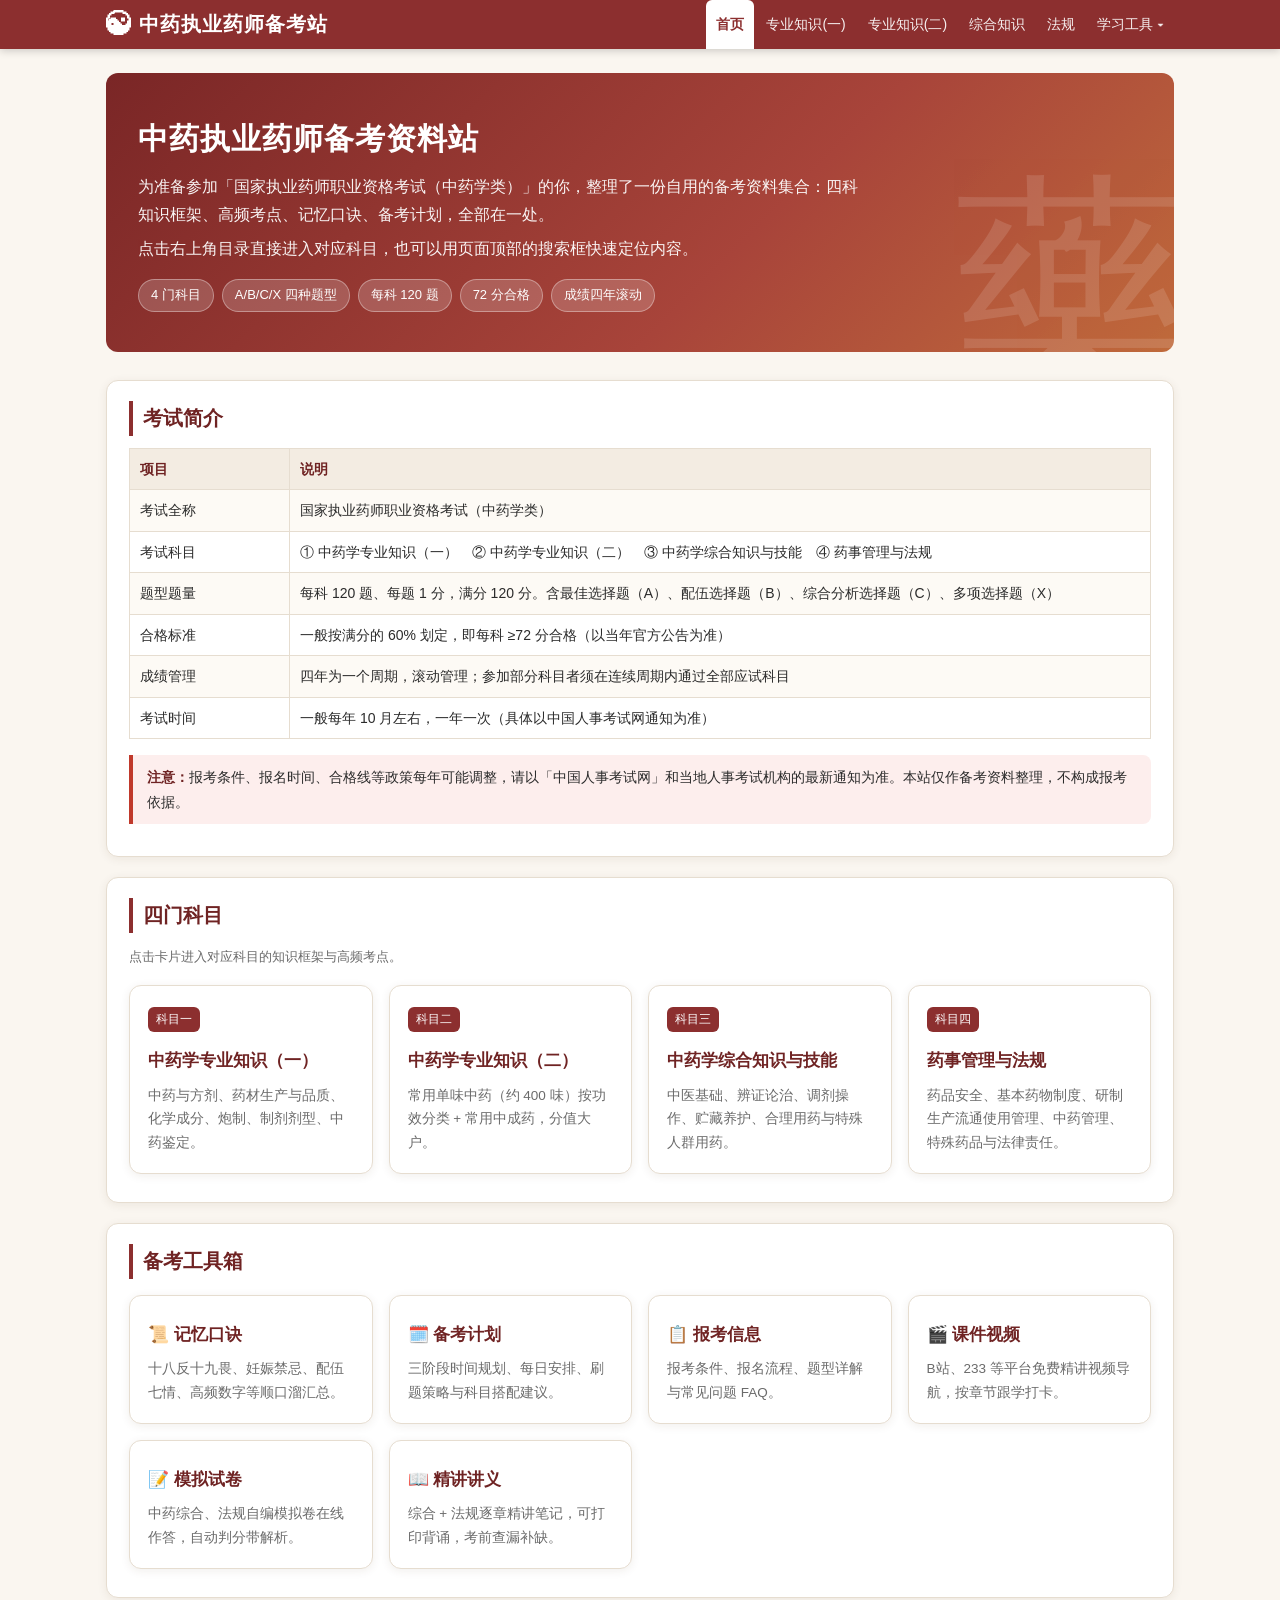
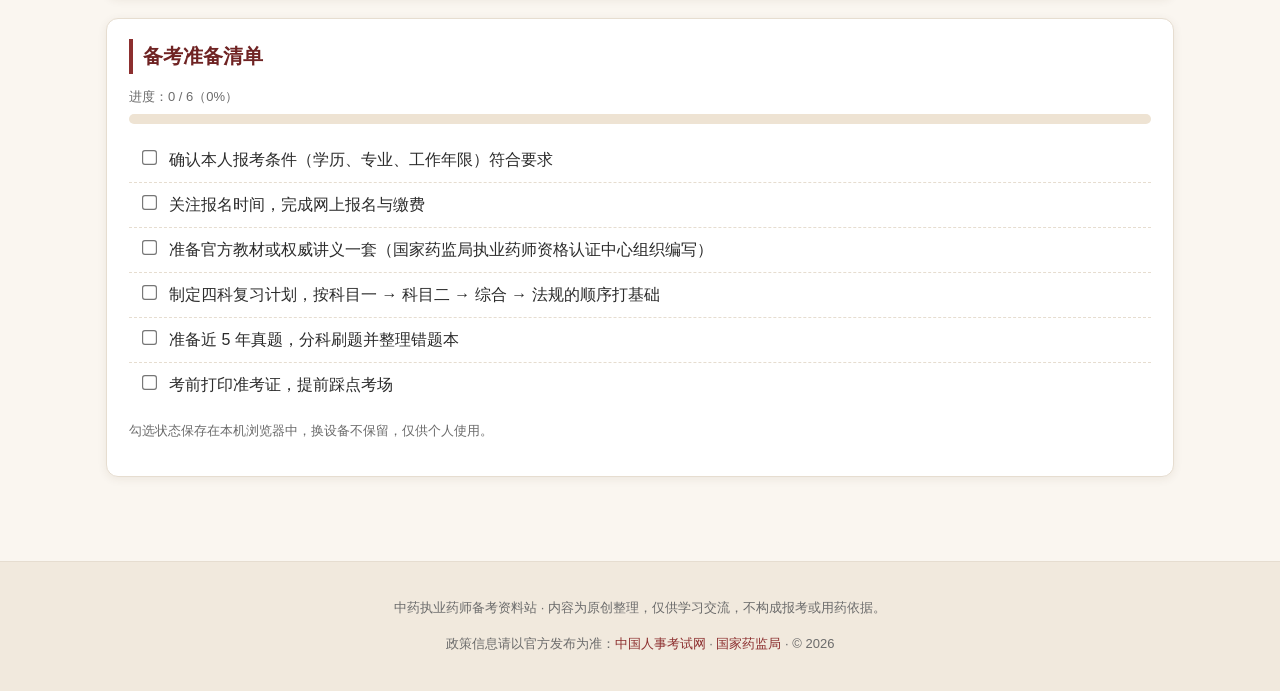
==== index.html @ 7701dc7d "中药执业药师备考资料站：科目框架、口诀、精讲、模拟卷、视频导航" ====
<!DOCTYPE html>
<html lang="zh-CN">
<head>
  <meta charset="UTF-8">
  <meta name="viewport" content="width=device-width, initial-scale=1.0">
  <title>中药执业药师 · 备考资料站</title>
  <link rel="stylesheet" href="css/style.css">
</head>
<body data-page="index">
  <header class="site-header">
    <div class="header-inner">
      <div class="brand"><a href="index.html"><span class="logo">☯</span> 中药执业药师备考站</a></div>
      <nav class="site-nav">
        <ul>
          <li><a href="index.html">首页</a></li>
          <li><a href="subjects/z1.html">专业知识(一)</a></li>
          <li><a href="subjects/z2.html">专业知识(二)</a></li>
          <li><a href="subjects/zh.html">综合知识</a></li>
          <li><a href="subjects/fl.html">法规</a></li>
          <li class="dropdown">
            <a href="#" class="drop-toggle">学习工具 ▾</a>
            <ul class="drop-menu">
              <li><a href="tools/koujue.html">记忆口诀</a></li>
              <li><a href="tools/plan.html">备考计划</a></li>
              <li><a href="tools/info.html">报考信息</a></li>
              <li><a href="tools/videos.html">课件视频</a></li>
              <li><a href="tools/mock.html">模拟试卷</a></li>
              <li><a href="tools/jingjiang.html">精讲讲义</a></li>
            </ul>
          </li>
        </ul>
      </nav>
    </div>
  </header>

  <main class="wrap">
    <section class="hero">
      <h1>中药执业药师备考资料站</h1>
      <p>为准备参加「国家执业药师职业资格考试（中药学类）」的你，整理了一份自用的备考资料集合：四科知识框架、高频考点、记忆口诀、备考计划，全部在一处。</p>
      <p>点击右上角目录直接进入对应科目，也可以用页面顶部的搜索框快速定位内容。</p>
      <div class="badges">
        <span class="badge">4 门科目</span>
        <span class="badge">A/B/C/X 四种题型</span>
        <span class="badge">每科 120 题</span>
        <span class="badge">72 分合格</span>
        <span class="badge">成绩四年滚动</span>
      </div>
    </section>

    <div class="card" data-search>
      <h2>考试简介</h2>
      <table>
        <tr><th style="width:160px">项目</th><th>说明</th></tr>
        <tr><td>考试全称</td><td>国家执业药师职业资格考试（中药学类）</td></tr>
        <tr><td>考试科目</td><td>① 中药学专业知识（一）　② 中药学专业知识（二）　③ 中药学综合知识与技能　④ 药事管理与法规</td></tr>
        <tr><td>题型题量</td><td>每科 120 题、每题 1 分，满分 120 分。含最佳选择题（A）、配伍选择题（B）、综合分析选择题（C）、多项选择题（X）</td></tr>
        <tr><td>合格标准</td><td>一般按满分的 60% 划定，即每科 ≥72 分合格（以当年官方公告为准）</td></tr>
        <tr><td>成绩管理</td><td>四年为一个周期，滚动管理；参加部分科目者须在连续周期内通过全部应试科目</td></tr>
        <tr><td>考试时间</td><td>一般每年 10 月左右，一年一次（具体以中国人事考试网通知为准）</td></tr>
      </table>
      <div class="tip tip-warn"><strong>注意：</strong>报考条件、报名时间、合格线等政策每年可能调整，请以「中国人事考试网」和当地人事考试机构的最新通知为准。本站仅作备考资料整理，不构成报考依据。</div>
    </div>

    <div class="card" data-search>
      <h2>四门科目</h2>
      <p class="muted">点击卡片进入对应科目的知识框架与高频考点。</p>
      <div class="subject-grid">
        <a class="subject-card" href="subjects/z1.html">
          <span class="num">科目一</span>
          <h3>中药学专业知识（一）</h3>
          <p>中药与方剂、药材生产与品质、化学成分、炮制、制剂剂型、中药鉴定。</p>
        </a>
        <a class="subject-card" href="subjects/z2.html">
          <span class="num">科目二</span>
          <h3>中药学专业知识（二）</h3>
          <p>常用单味中药（约 400 味）按功效分类 + 常用中成药，分值大户。</p>
        </a>
        <a class="subject-card" href="subjects/zh.html">
          <span class="num">科目三</span>
          <h3>中药学综合知识与技能</h3>
          <p>中医基础、辨证论治、调剂操作、贮藏养护、合理用药与特殊人群用药。</p>
        </a>
        <a class="subject-card" href="subjects/fl.html">
          <span class="num">科目四</span>
          <h3>药事管理与法规</h3>
          <p>药品安全、基本药物制度、研制生产流通使用管理、中药管理、特殊药品与法律责任。</p>
        </a>
      </div>
    </div>

    <div class="card" data-search>
      <h2>备考工具箱</h2>
      <div class="subject-grid">
        <a class="subject-card" href="tools/koujue.html">
          <h3>📜 记忆口诀</h3>
          <p>十八反十九畏、妊娠禁忌、配伍七情、高频数字等顺口溜汇总。</p>
        </a>
        <a class="subject-card" href="tools/plan.html">
          <h3>🗓️ 备考计划</h3>
          <p>三阶段时间规划、每日安排、刷题策略与科目搭配建议。</p>
        </a>
        <a class="subject-card" href="tools/info.html">
          <h3>📋 报考信息</h3>
          <p>报考条件、报名流程、题型详解与常见问题 FAQ。</p>
        </a>
        <a class="subject-card" href="tools/videos.html">
          <h3>🎬 课件视频</h3>
          <p>B站、233 等平台免费精讲视频导航，按章节跟学打卡。</p>
        </a>
        <a class="subject-card" href="tools/mock.html">
          <h3>📝 模拟试卷</h3>
          <p>中药综合、法规自编模拟卷在线作答，自动判分带解析。</p>
        </a>
        <a class="subject-card" href="tools/jingjiang.html">
          <h3>📖 精讲讲义</h3>
          <p>综合 + 法规逐章精讲笔记，可打印背诵，考前查漏补缺。</p>
        </a>
      </div>
    </div>

    <div class="card">
      <h2>备考准备清单</h2>
      <div class="progress-wrap">
        <div class="progress-text">进度：0 / 0</div>
        <div class="progress-bar"><div class="progress-fill"></div></div>
      </div>
      <ul class="checklist">
        <li><input type="checkbox" id="ck1" data-k="ck1"><label for="ck1">确认本人报考条件（学历、专业、工作年限）符合要求</label></li>
        <li><input type="checkbox" id="ck2" data-k="ck2"><label for="ck2">关注报名时间，完成网上报名与缴费</label></li>
        <li><input type="checkbox" id="ck3" data-k="ck3"><label for="ck3">准备官方教材或权威讲义一套（国家药监局执业药师资格认证中心组织编写）</label></li>
        <li><input type="checkbox" id="ck4" data-k="ck4"><label for="ck4">制定四科复习计划，按科目一 → 科目二 → 综合 → 法规的顺序打基础</label></li>
        <li><input type="checkbox" id="ck5" data-k="ck5"><label for="ck5">准备近 5 年真题，分科刷题并整理错题本</label></li>
        <li><input type="checkbox" id="ck6" data-k="ck6"><label for="ck6">考前打印准考证，提前踩点考场</label></li>
      </ul>
      <p class="muted">勾选状态保存在本机浏览器中，换设备不保留，仅供个人使用。</p>
    </div>
  </main>

  <footer class="footer">
    <p>中药执业药师备考资料站 · 内容为原创整理，仅供学习交流，不构成报考或用药依据。</p>
    <p>政策信息请以官方发布为准：<a href="https://www.cpta.com.cn/" target="_blank" rel="noopener">中国人事考试网</a> · <a href="https://www.nmpa.gov.cn/" target="_blank" rel="noopener">国家药监局</a> · © <span data-year>2026</span></p>
  </footer>

  <script src="js/main.js"></script>
</body>
</html>
---- css/style.css ----
:root {
  --brand: #8c2f2f;
  --brand-dark: #6f2323;
  --brand-light: #b04a3e;
  --accent: #2f6b4f;
  --accent-light: #e8f0ea;
  --gold: #b8860b;
  --bg: #faf6f0;
  --card: #ffffff;
  --ink: #2b2b2b;
  --muted: #6b6b6b;
  --line: #e6ddd0;
  --shadow: 0 2px 10px rgba(80, 50, 30, .08);
  --radius: 12px;
}

* { box-sizing: border-box; }

html { scroll-behavior: smooth; }

body {
  margin: 0;
  font-family: "Microsoft YaHei", "PingFang SC", "Hiragino Sans GB", "Noto Sans SC", sans-serif;
  background: var(--bg);
  color: var(--ink);
  line-height: 1.75;
}

a { color: var(--brand); text-decoration: none; }
a:hover { text-decoration: underline; }

/* ---------- 顶部导航 ---------- */
.site-header {
  position: sticky;
  top: 0;
  z-index: 50;
  background: var(--brand);
  color: #fff;
  box-shadow: 0 2px 8px rgba(0,0,0,.18);
}

.header-inner {
  max-width: 1100px;
  margin: 0 auto;
  padding: 0 16px;
  display: flex;
  align-items: center;
  justify-content: space-between;
  flex-wrap: wrap;
  gap: 8px;
}

.brand a {
  color: #fff;
  font-size: 20px;
  font-weight: 700;
  letter-spacing: 1px;
  display: flex;
  align-items: center;
  gap: 8px;
}
.brand a:hover { text-decoration: none; }
.brand .logo { font-size: 24px; }

.site-nav ul {
  list-style: none;
  display: flex;
  flex-wrap: wrap;
  gap: 2px;
  margin: 0;
  padding: 0;
}

.site-nav a {
  display: block;
  color: rgba(255,255,255,.92);
  padding: 12px 10px;
  font-size: 14px;
  border-radius: 6px 6px 0 0;
}
.site-nav a:hover { background: rgba(255,255,255,.14); text-decoration: none; }
.site-nav a.active { background: #fff; color: var(--brand); font-weight: 600; }

/* 导航下拉菜单 */
.site-nav .dropdown { position: relative; }
.site-nav .drop-menu {
  display: none;
  position: absolute;
  top: 100%;
  left: 0;
  background: #fff;
  border: 1px solid var(--line);
  border-radius: 0 0 8px 8px;
  box-shadow: var(--shadow);
  min-width: 150px;
  padding: 4px 0;
  z-index: 60;
}
.site-nav .dropdown:hover .drop-menu,
.site-nav .dropdown.open .drop-menu { display: block; }
.site-nav .drop-menu a {
  color: var(--ink);
  padding: 8px 16px;
  border-radius: 0;
}
.site-nav .drop-menu a:hover,
.site-nav .drop-menu a.active { background: #f7e8e4; color: var(--brand); font-weight: 600; }

/* ---------- 布局 ---------- */
.wrap { max-width: 1100px; margin: 0 auto; padding: 24px 16px 64px; }

.hero {
  background: linear-gradient(135deg, #7a2626 0%, #a8443a 60%, #c06a3c 100%);
  color: #fff;
  border-radius: var(--radius);
  padding: 40px 32px;
  margin-bottom: 28px;
  position: relative;
  overflow: hidden;
}
.hero::after {
  content: "藥";
  position: absolute;
  right: -20px;
  bottom: -60px;
  font-size: 240px;
  opacity: .12;
  font-family: "KaiTi", "STKaiti", serif;
  line-height: 1;
}
.hero h1 { margin: 0 0 8px; font-size: 30px; letter-spacing: 1px; }
.hero p { margin: 6px 0; opacity: .94; max-width: 720px; }
.hero .badges { margin-top: 16px; display: flex; flex-wrap: wrap; gap: 8px; }
.hero .badge {
  background: rgba(255,255,255,.18);
  border: 1px solid rgba(255,255,255,.35);
  padding: 4px 12px;
  border-radius: 999px;
  font-size: 13px;
}

.page-title { font-size: 26px; margin: 8px 0 4px; color: var(--brand-dark); }
.page-sub { color: var(--muted); margin: 0 0 20px; }

.card {
  background: var(--card);
  border: 1px solid var(--line);
  border-radius: var(--radius);
  box-shadow: var(--shadow);
  padding: 20px 22px;
  margin-bottom: 20px;
}

.card h2 {
  margin: 0 0 12px;
  font-size: 20px;
  color: var(--brand-dark);
  border-left: 4px solid var(--brand);
  padding-left: 10px;
}
.card h3 { font-size: 17px; color: var(--accent); margin: 20px 0 8px; }

/* ---------- 科目卡片 ---------- */
.subject-grid {
  display: grid;
  grid-template-columns: repeat(auto-fill, minmax(240px, 1fr));
  gap: 16px;
  margin: 16px 0 8px;
}

.subject-card {
  display: block;
  background: var(--card);
  border: 1px solid var(--line);
  border-radius: var(--radius);
  box-shadow: var(--shadow);
  padding: 18px;
  color: var(--ink);
  transition: transform .15s ease, box-shadow .15s ease;
}
.subject-card:hover {
  transform: translateY(-3px);
  box-shadow: 0 6px 18px rgba(80,50,30,.14);
  text-decoration: none;
}
.subject-card .num {
  display: inline-block;
  background: var(--brand);
  color: #fff;
  border-radius: 6px;
  font-size: 12px;
  padding: 2px 8px;
  margin-bottom: 8px;
}
.subject-card h3 { margin: 6px 0 8px; color: var(--brand-dark); font-size: 17px; }
.subject-card p { margin: 0; font-size: 13.5px; color: var(--muted); }

/* ---------- 表格 ---------- */
table {
  width: 100%;
  border-collapse: collapse;
  margin: 10px 0 16px;
  font-size: 14px;
  background: #fff;
}
th, td {
  border: 1px solid var(--line);
  padding: 8px 10px;
  text-align: left;
  vertical-align: top;
}
th { background: #f3ece2; color: var(--brand-dark); font-weight: 600; }
tr:nth-child(even) td { background: #fdfaf5; }

/* ---------- 折叠面板 ---------- */
details {
  border: 1px solid var(--line);
  border-radius: 8px;
  background: #fff;
  margin: 10px 0;
  overflow: hidden;
}
details summary {
  cursor: pointer;
  padding: 12px 16px;
  font-weight: 600;
  color: var(--brand-dark);
  background: #fbf7f0;
  list-style: none;
  position: relative;
}
details summary::-webkit-details-marker { display: none; }
details summary::after {
  content: "▾";
  position: absolute;
  right: 16px;
  color: var(--brand);
  transition: transform .2s;
}
details[open] summary::after { transform: rotate(180deg); }
details .body { padding: 6px 18px 16px; }

/* ---------- 标签 ---------- */
.tag {
  display: inline-block;
  font-size: 12px;
  padding: 1px 8px;
  border-radius: 4px;
  margin: 0 4px 4px 0;
}
.tag-hot { background: #fdeaea; color: #b03a2e; border: 1px solid #f3c2bd; }
.tag-hard { background: #fdf3e0; color: #9a6b00; border: 1px solid #ecd9a8; }
.tag-key { background: var(--accent-light); color: var(--accent); border: 1px solid #bfd8c8; }

/* ---------- 清单 ---------- */
ul.tight { padding-left: 22px; margin: 8px 0; }
ul.tight li { margin: 4px 0; }

.pill-list { display: flex; flex-wrap: wrap; gap: 8px; padding: 0; list-style: none; }
.pill-list li {
  background: #f3ece2;
  border-radius: 999px;
  padding: 3px 12px;
  font-size: 13px;
  color: #5c4636;
}

/* ---------- 检查清单（学习打卡） ---------- */
.checklist { list-style: none; padding: 0; margin: 8px 0; }
.checklist li {
  display: flex;
  align-items: flex-start;
  gap: 10px;
  padding: 8px 10px;
  border-bottom: 1px dashed var(--line);
}
.checklist li:last-child { border-bottom: none; }
.checklist input { margin-top: 5px; accent-color: var(--brand); transform: scale(1.15); }
.checklist label { cursor: pointer; flex: 1; }
.checklist li.done label { text-decoration: line-through; color: var(--muted); }

/* ---------- 提示框 ---------- */
.tip {
  border-left: 4px solid var(--gold);
  background: #fdf6e7;
  padding: 10px 14px;
  border-radius: 0 8px 8px 0;
  margin: 12px 0;
  font-size: 14px;
}
.tip-warn {
  border-left-color: #c0392b;
  background: #fdeeed;
}
.tip-info {
  border-left-color: #2f6b8f;
  background: #eaf3f8;
}
.tip strong { color: var(--brand-dark); }

/* ---------- 搜索 ---------- */
.search-box {
  width: 100%;
  max-width: 420px;
  padding: 10px 14px;
  border: 1px solid var(--line);
  border-radius: 8px;
  font-size: 14px;
  background: #fff;
  margin-bottom: 16px;
}
.search-box:focus { outline: 2px solid var(--brand-light); border-color: transparent; }

/* ---------- 其他 ---------- */
.muted { color: var(--muted); font-size: 13px; }
.center { text-align: center; }
.btn {
  display: inline-block;
  background: var(--brand);
  color: #fff;
  padding: 8px 18px;
  border-radius: 8px;
  font-size: 14px;
  border: none;
  cursor: pointer;
}
.btn:hover { background: var(--brand-dark); text-decoration: none; }
.btn-outline {
  background: transparent;
  border: 1px solid var(--brand);
  color: var(--brand);
}
.btn-outline:hover { background: #f7e8e4; }

.footer {
  background: #f1e9dd;
  border-top: 1px solid var(--line);
  padding: 22px 16px;
  text-align: center;
  font-size: 13px;
  color: var(--muted);
}
.footer a { color: var(--brand); }

.progress-wrap { margin: 6px 0 14px; }
.progress-bar {
  height: 10px;
  background: #eee3d3;
  border-radius: 999px;
  overflow: hidden;
  margin-top: 6px;
}
.progress-fill {
  height: 100%;
  width: 0;
  background: linear-gradient(90deg, var(--accent), #4f9a72);
  transition: width .25s ease;
}
.progress-text { font-size: 13px; color: var(--muted); }

/* ---------- 在线答题 ---------- */
.quiz-toolbar { display: flex; gap: 10px; align-items: center; flex-wrap: wrap; margin: 12px 0 18px; }
.quiz-score {
  font-size: 18px;
  font-weight: 700;
  color: var(--brand-dark);
  background: #fbf3ec;
  border: 1px dashed var(--brand-light);
  border-radius: 8px;
  padding: 8px 16px;
}
.quiz-q { border: 1px solid var(--line); border-radius: 10px; background: #fff; padding: 14px 16px; margin: 0 0 16px; }
.quiz-q .q-head { display: flex; align-items: center; gap: 8px; margin-bottom: 8px; }
.quiz-q .q-no {
  background: var(--brand);
  color: #fff;
  border-radius: 6px;
  min-width: 28px;
  height: 28px;
  display: inline-flex;
  align-items: center;
  justify-content: center;
  font-size: 13px;
  font-weight: 700;
}
.quiz-q .q-type {
  font-size: 12px;
  padding: 1px 8px;
  border-radius: 4px;
  background: #fdf3e0;
  color: #9a6b00;
  border: 1px solid #ecd9a8;
}
.quiz-q .q-text { margin: 4px 0 10px; font-weight: 600; }
.quiz-q .opts { list-style: none; padding: 0; margin: 0; }
.quiz-q .opts li {
  padding: 8px 12px;
  border: 1px solid var(--line);
  border-radius: 6px;
  margin: 6px 0;
  cursor: pointer;
  transition: background .12s ease, border-color .12s ease;
  font-size: 14px;
}
.quiz-q .opts li:hover { background: #fbf7f0; }
.quiz-q .opts li.selected { background: #eef3ff; border-color: #8fb0e8; }
.quiz-q .opts li.correct { background: #e6f4ea; border-color: #2f6b4f; }
.quiz-q .opts li.wrong { background: #fdeeed; border-color: #c0392b; }
.quiz-q .opts li.disabled { cursor: default; }
.quiz-q .opts li.disabled:hover { background: transparent; }
.quiz-q .explain {
  display: none;
  margin-top: 10px;
  padding: 10px 14px;
  background: #eaf3f8;
  border-left: 4px solid #2f6b8f;
  border-radius: 0 8px 8px 0;
  font-size: 13.5px;
}
.quiz-q .explain.show { display: block; }
.quiz-q .mark { margin-left: 6px; font-weight: 700; }
.mark-right { color: #2f6b4f; }
.mark-wrong { color: #c0392b; }

@media (max-width: 720px) {
  .hero h1 { font-size: 24px; }
  .hero { padding: 28px 20px; }
  .site-nav a { padding: 10px 8px; font-size: 13px; }
  .card { padding: 16px; }
}

@media print {
  .site-header, .search-box, .no-print { display: none !important; }
  .card { box-shadow: none; border: 1px solid #ccc; break-inside: avoid; }
  body { background: #fff; }
}
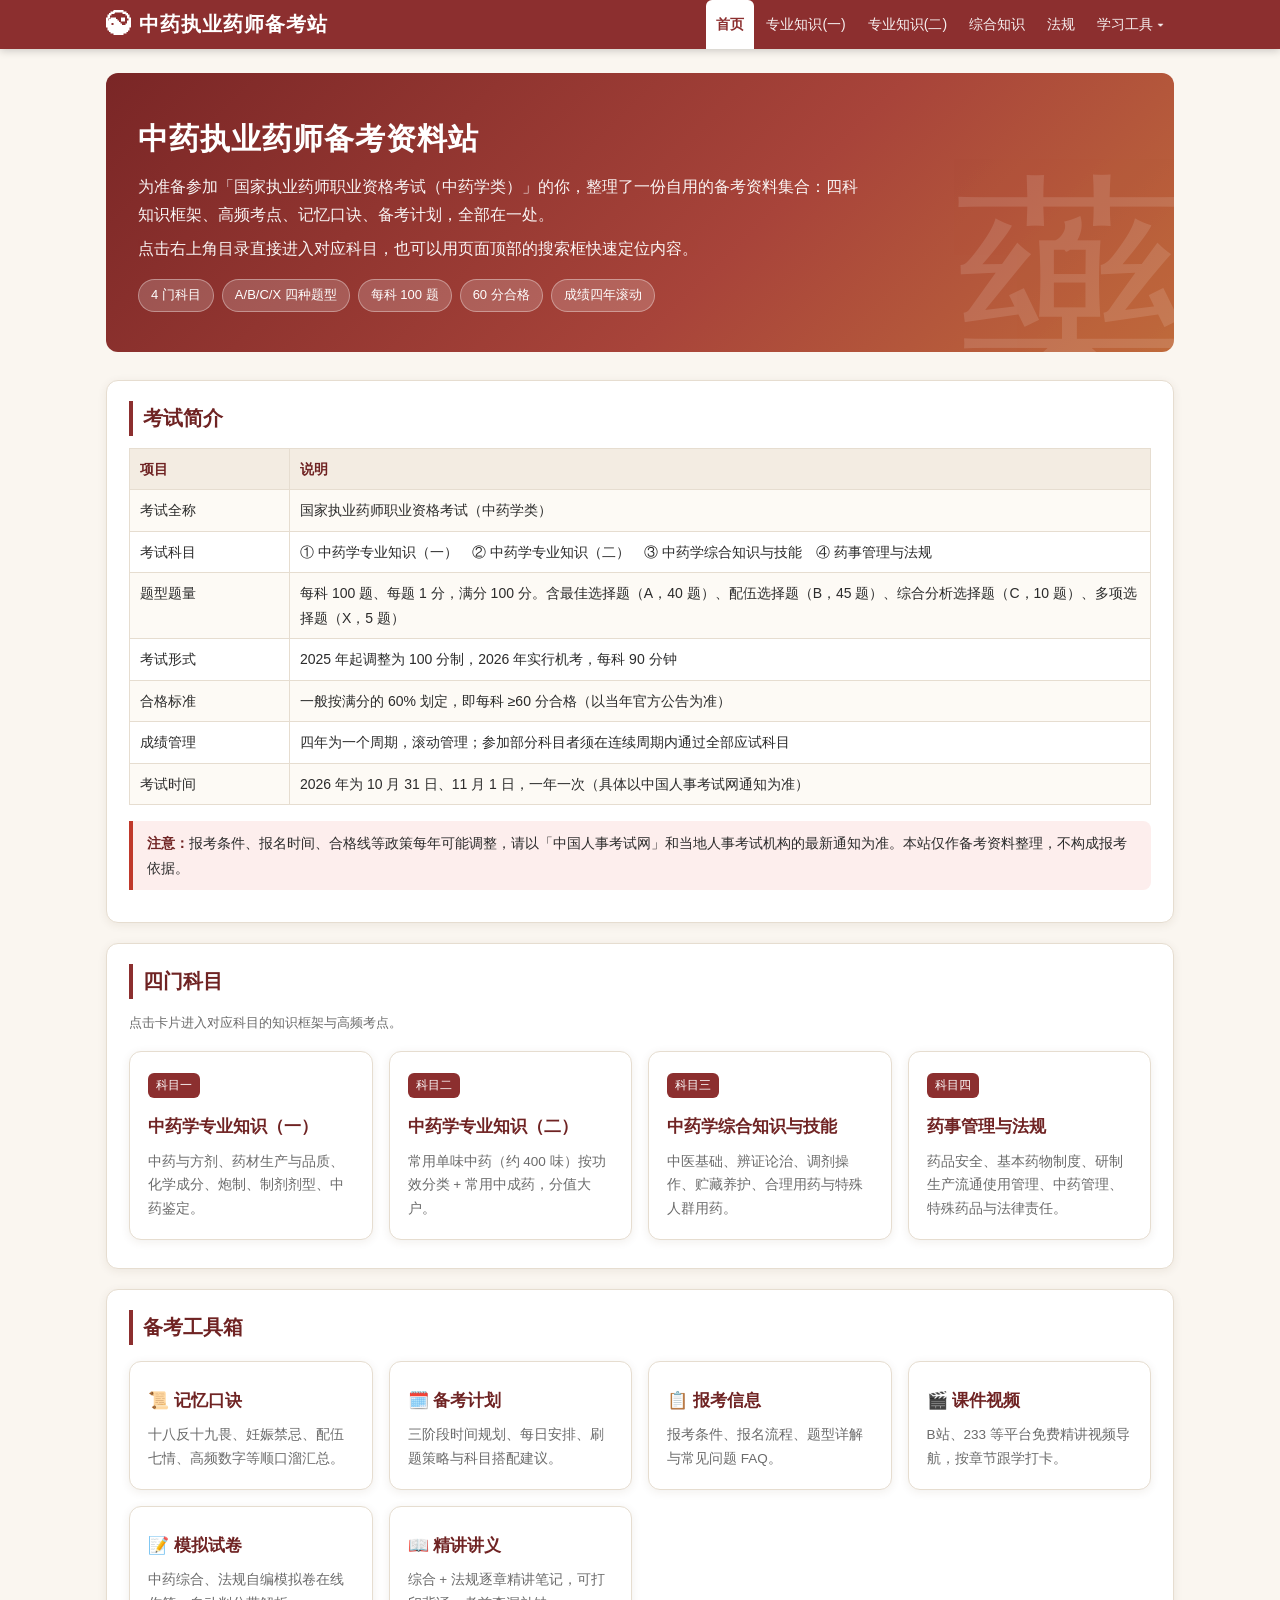
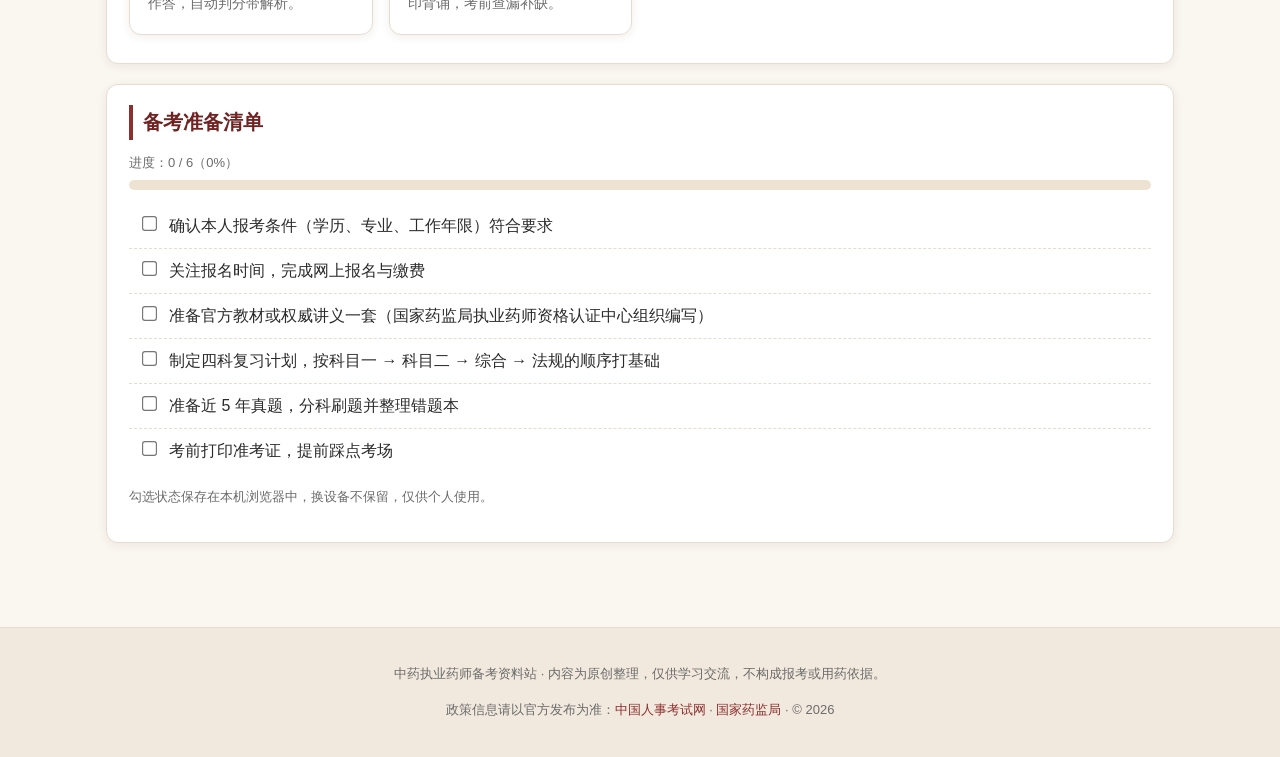
==== commit 2a251937: "中药执业药师备考资料站：科目框架、口诀、精讲、模拟卷、视频导航" ====
--- a/index.html
+++ b/index.html
@@ -41,8 +41,8 @@
       <div class="badges">
         <span class="badge">4 门科目</span>
         <span class="badge">A/B/C/X 四种题型</span>
-        <span class="badge">每科 120 题</span>
-        <span class="badge">72 分合格</span>
+        <span class="badge">每科 100 题</span>
+        <span class="badge">60 分合格</span>
         <span class="badge">成绩四年滚动</span>
       </div>
     </section>
@@ -53,10 +53,11 @@
         <tr><th style="width:160px">项目</th><th>说明</th></tr>
         <tr><td>考试全称</td><td>国家执业药师职业资格考试（中药学类）</td></tr>
         <tr><td>考试科目</td><td>① 中药学专业知识（一）　② 中药学专业知识（二）　③ 中药学综合知识与技能　④ 药事管理与法规</td></tr>
-        <tr><td>题型题量</td><td>每科 120 题、每题 1 分，满分 120 分。含最佳选择题（A）、配伍选择题（B）、综合分析选择题（C）、多项选择题（X）</td></tr>
-        <tr><td>合格标准</td><td>一般按满分的 60% 划定，即每科 ≥72 分合格（以当年官方公告为准）</td></tr>
+        <tr><td>题型题量</td><td>每科 100 题、每题 1 分，满分 100 分。含最佳选择题（A，40 题）、配伍选择题（B，45 题）、综合分析选择题（C，10 题）、多项选择题（X，5 题）</td></tr>
+        <tr><td>考试形式</td><td>2025 年起调整为 100 分制，2026 年实行机考，每科 90 分钟</td></tr>
+        <tr><td>合格标准</td><td>一般按满分的 60% 划定，即每科 ≥60 分合格（以当年官方公告为准）</td></tr>
         <tr><td>成绩管理</td><td>四年为一个周期，滚动管理；参加部分科目者须在连续周期内通过全部应试科目</td></tr>
-        <tr><td>考试时间</td><td>一般每年 10 月左右，一年一次（具体以中国人事考试网通知为准）</td></tr>
+        <tr><td>考试时间</td><td>2026 年为 10 月 31 日、11 月 1 日，一年一次（具体以中国人事考试网通知为准）</td></tr>
       </table>
       <div class="tip tip-warn"><strong>注意：</strong>报考条件、报名时间、合格线等政策每年可能调整，请以「中国人事考试网」和当地人事考试机构的最新通知为准。本站仅作备考资料整理，不构成报考依据。</div>
     </div>
--- a/css/style.css
+++ b/css/style.css
@@ -392,6 +392,8 @@
   border: 1px solid #ecd9a8;
 }
 .quiz-q .q-text { margin: 4px 0 10px; font-weight: 600; }
+.quiz-q .q-pairs { margin: 8px 0 4px; padding-left: 22px; font-weight: 400; font-size: 14px; }
+.quiz-q .q-pairs li { margin: 2px 0; }
 .quiz-q .opts { list-style: none; padding: 0; margin: 0; }
 .quiz-q .opts li {
   padding: 8px 12px;
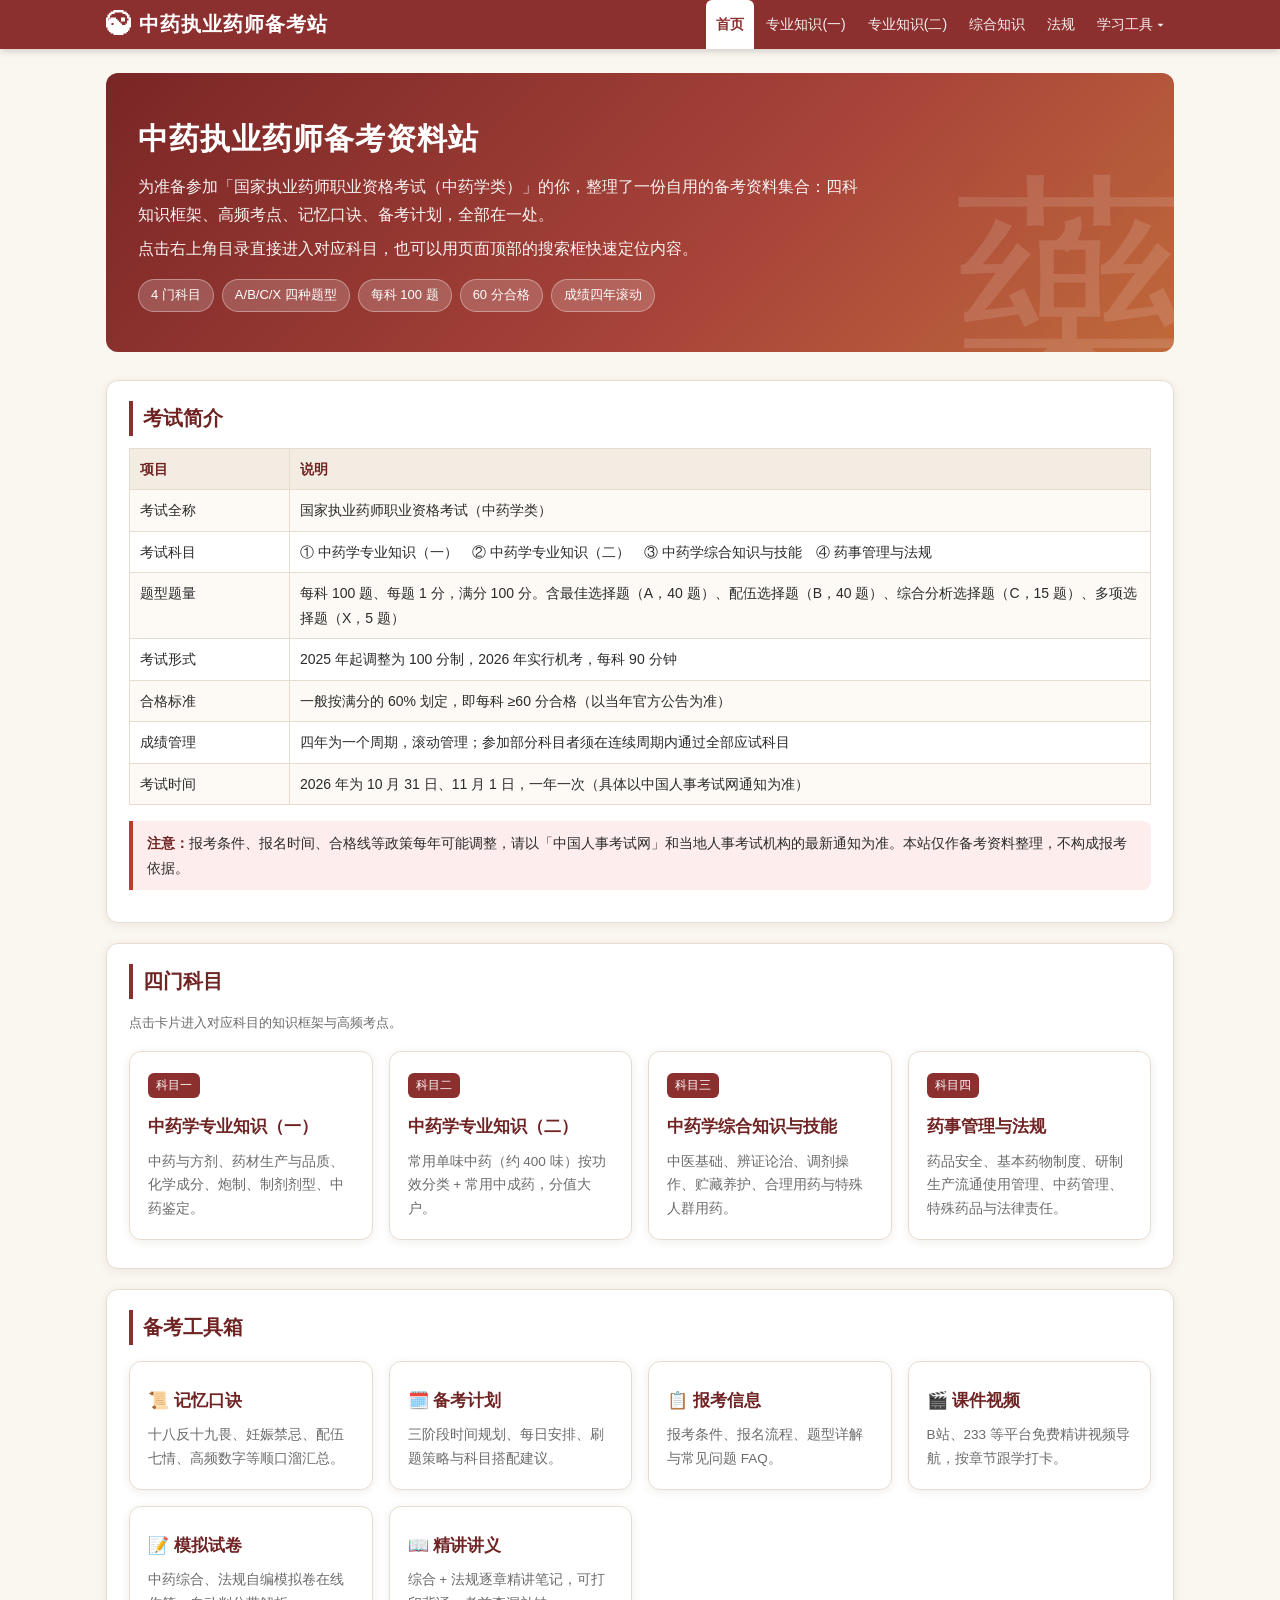
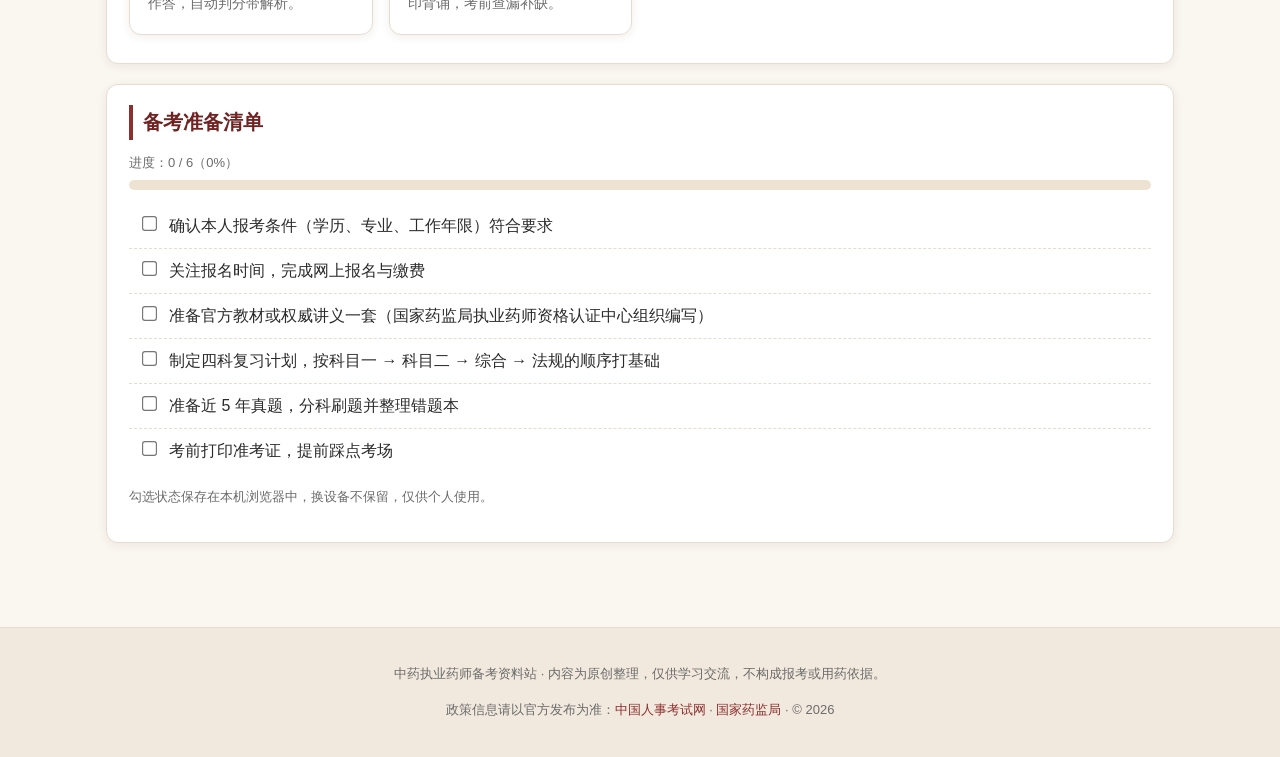
==== commit e17d01a4: "中药执业药师备考资料站：科目框架、口诀、精讲、模拟卷、视频导航" ====
--- a/index.html
+++ b/index.html
@@ -53,7 +53,7 @@
         <tr><th style="width:160px">项目</th><th>说明</th></tr>
         <tr><td>考试全称</td><td>国家执业药师职业资格考试（中药学类）</td></tr>
         <tr><td>考试科目</td><td>① 中药学专业知识（一）　② 中药学专业知识（二）　③ 中药学综合知识与技能　④ 药事管理与法规</td></tr>
-        <tr><td>题型题量</td><td>每科 100 题、每题 1 分，满分 100 分。含最佳选择题（A，40 题）、配伍选择题（B，45 题）、综合分析选择题（C，10 题）、多项选择题（X，5 题）</td></tr>
+        <tr><td>题型题量</td><td>每科 100 题、每题 1 分，满分 100 分。含最佳选择题（A，40 题）、配伍选择题（B，40 题）、综合分析选择题（C，15 题）、多项选择题（X，5 题）</td></tr>
         <tr><td>考试形式</td><td>2025 年起调整为 100 分制，2026 年实行机考，每科 90 分钟</td></tr>
         <tr><td>合格标准</td><td>一般按满分的 60% 划定，即每科 ≥60 分合格（以当年官方公告为准）</td></tr>
         <tr><td>成绩管理</td><td>四年为一个周期，滚动管理；参加部分科目者须在连续周期内通过全部应试科目</td></tr>
--- a/css/style.css
+++ b/css/style.css
@@ -421,6 +421,9 @@
 }
 .quiz-q .explain.show { display: block; }
 .quiz-q .mark { margin-left: 6px; font-weight: 700; }
+.quiz-q[data-current="1"] { border-color: #8fb0e8; box-shadow: 0 0 0 2px rgba(143, 176, 232, 0.25); }
+.q-pager { display: flex; align-items: center; justify-content: space-between; gap: 12px; margin: 4px 0 18px; flex-wrap: wrap; }
+.q-pager-info { font-size: 13px; color: #666; }
 .mark-right { color: #2f6b4f; }
 .mark-wrong { color: #c0392b; }
 
